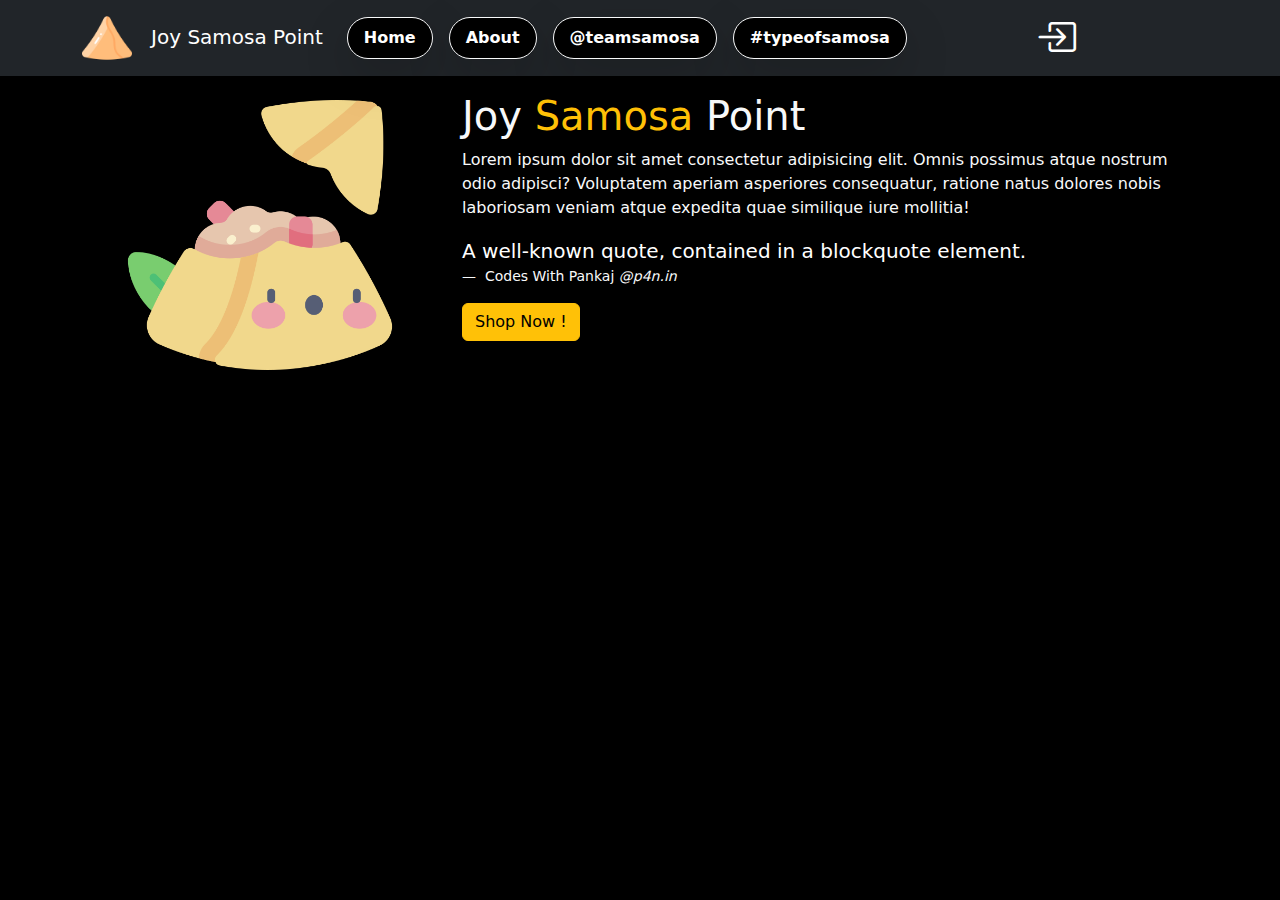
==== Project 01/index.html @ c9d5c67a "Remove unnecessary CSS and HTML code" ====
<!DOCTYPE html>
<html lang="en">
<head>
    <meta charset="UTF-8">
    <meta name="viewport" content="width=device-width, initial-scale=1.0">


    <title>Document</title>
    <link href="https://cdn.jsdelivr.net/npm/bootstrap@5.3.3/dist/css/bootstrap.min.css" rel="stylesheet" integrity="sha384-QWTKZyjpPEjISv5WaRU9OFeRpok6YctnYmDr5pNlyT2bRjXh0JMhjY6hW+ALEwIH" crossorigin="anonymous">
    <script src="https://cdn.jsdelivr.net/npm/bootstrap@5.3.3/dist/js/bootstrap.bundle.min.js" integrity="sha384-YvpcrYf0tY3lHB60NNkmXc5s9fDVZLESaAA55NDzOxhy9GkcIdslK1eN7N6jIeHz" crossorigin="anonymous"></script>
    
    <link rel="stylesheet" href="https://cdn.jsdelivr.net/npm/bootstrap-icons@1.11.3/font/bootstrap-icons.min.css">
    <link rel="stylesheet" href="css/style.css">

</head>
<body class="bg-black">
    
    <nav class="navbar navbar-expand-lg bg-dark">
        <div class="container">

            <a class="navbar-brand" href="#">
                <img src="img/samosa.png" height="50" width="50">
                <span class="text-white"> &nbsp; Joy Samosa Point</span>
            </a>
           
            <button class="navbar-toggler bg-white" type="button" data-bs-toggle="collapse" data-bs-target="#menu" aria-controls="menu" aria-expanded="false" aria-label="Toggle navigation">
            <span class="navbar-toggler-icon"></span>
            </button>
            
            <div class="collapse navbar-collapse" id="menu">
                <ul class="navbar-nav me-auto mb-2 mb-lg-0">
                    <li class="nav-item fw-bold  rounded-pill ps-2 pe-2 text-center m-2 bg-black border border-1 border-light shadow-lg ">
                    <a class="nav-link text-white" aria-current="page" href="#">Home</a>
                    </li>
                    <li class="nav-item fw-bold rounded-pill ps-2 pe-2 text-center m-2 bg-black border border-1 border-light shadow-lg ">
                        <a class="nav-link text-white" aria-current="page" href="#">About</a>
                        </li>
                        <li class="nav-item fw-bold rounded-pill ps-2 pe-2 text-center m-2 bg-black border border-1 border-light shadow-lg ">
                            <a class="nav-link text-white" aria-current="page" href="#">@teamsamosa</a>
                            </li>
                            <li class="nav-item fw-bold rounded-pill ps-2 pe-2 text-center m-2 bg-black border border-1 border-light shadow-lg ">
                                <a class="nav-link text-white" aria-current="page" href="#">#typeofsamosa</a>
                                </li>
                        </ul>
                        <ul class="navbar-nav me-auto mb-2 mb-lg-0">
                            <li class="nav-item text-white fs-1">
                           
                                <i class="bi bi-box-arrow-in-right"></i>
                            
                            </li>
                        </ul> 
                    </div>
                                 
                
                  
                   
            

        </div>
      
    </nav>


    <!-- start center section  -->

        <div class="container mt-3">
            <div class="row">
                <div class="col-sm-4  p-2 text-center">
                        <img src="img/samosa_img.png" class="img-fluid" height="270" width="270">
                </div>
                <div class="col-sm-8">
                        <h1 class="h1 text-light">Joy <span class="text-warning">Samosa</span> Point</h1>
                        <p class="text-light">
                            Lorem ipsum dolor sit amet consectetur adipisicing elit. Omnis possimus atque nostrum odio adipisci? Voluptatem aperiam asperiores consequatur, ratione natus dolores nobis laboriosam veniam atque expedita quae similique iure mollitia!
                        </p>
                        <figure>
                            <blockquote class="blockquote">
                              <p class="text-white">A well-known quote, contained in a blockquote element.</p>
                            </blockquote>
                            <figcaption class="blockquote-footer text-light">
                              Codes With Pankaj <cite title="Source Title">@p4n.in</cite>
                            </figcaption>
                          </figure>
                          <button class="btn btn-warning">Shop Now !</button>
                </div>
            </div>
        </div>


    <!-- end center section -->





</body>
</html>
---- Project 01/css/style.css ----
.yellow{
    background-color: rgb(224, 224, 98);
}
.btn_color{
    background-color: rgb(219, 219, 44);
    border:  solid 2px wheat;
}
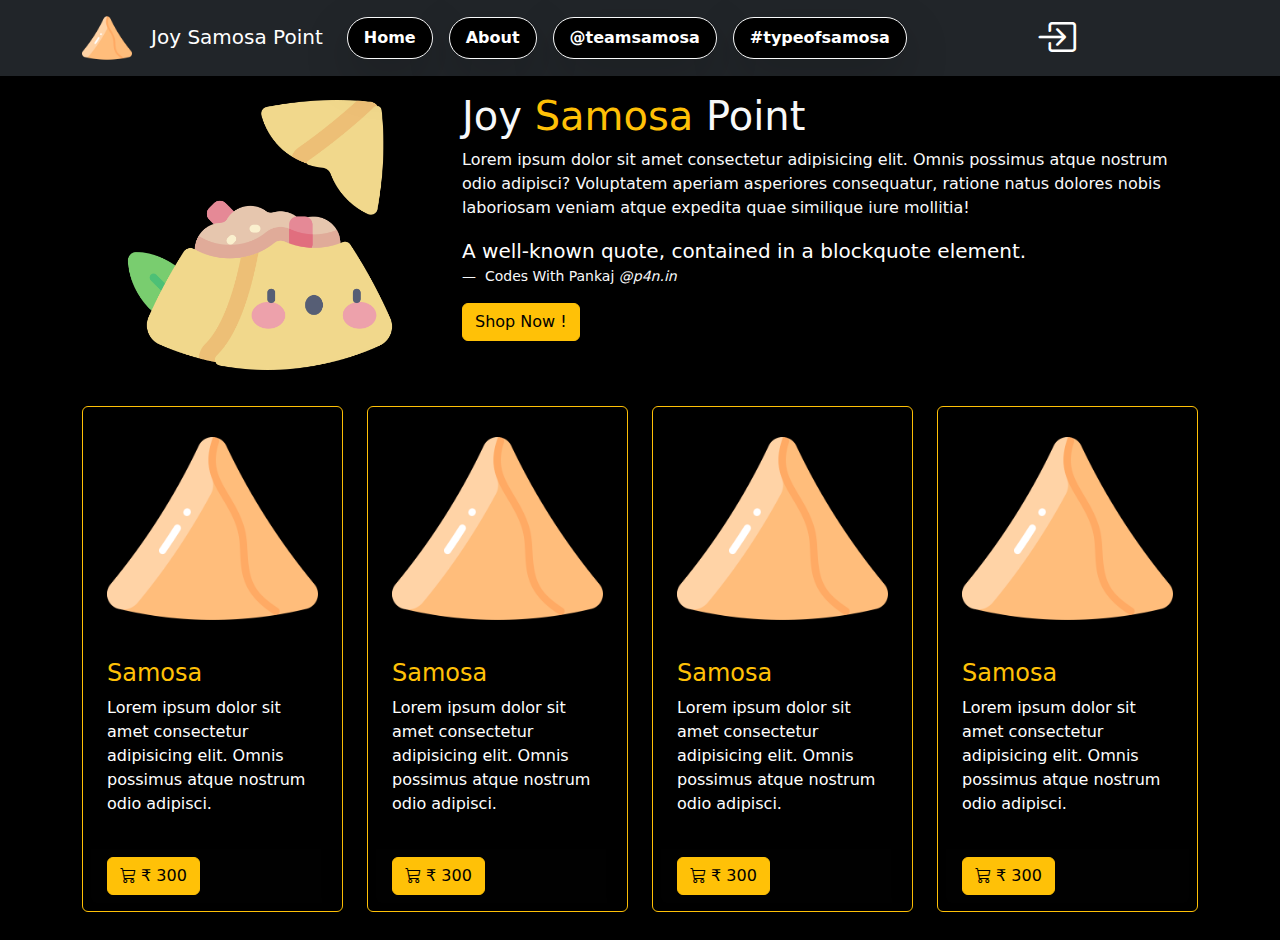
==== commit a764129b: "Add product section to index.html" ====
--- a/Project 01/index.html
+++ b/Project 01/index.html
@@ -90,6 +90,80 @@
     <!-- end center section -->
 
 
+    <!-- Start Product Section -->
+
+    <div class="container mt-4 mb-4">
+
+        <div class="row">
+
+            <div class="col-sm-3 mt-1 mb-1">
+                <div class="card border border-1 border-warning shadow-lg p-2 bg-black">
+                    <div class="card-header bg-black">
+                        <img src="img/samosa.png" class="img-fluid">
+                    </div>
+                    <div class="card-body">
+                        <h4 class="h4 text-warning">Samosa</h4>
+                        <p class="text-white">Lorem ipsum dolor sit amet consectetur adipisicing elit. Omnis possimus atque nostrum odio adipisci.</p>
+                    </div>
+                    <div class="card-footer">
+                        <button class="btn btn-warning"><i class="bi bi-cart3"></i> ₹ 300</button>
+                    </div>
+
+                </div>
+            </div>
+            <div class="col-sm-3 mt-1 mb-1">
+                <div class="card border border-1 border-warning shadow-lg p-2 bg-black">
+                    <div class="card-header bg-black">
+                        <img src="img/samosa.png" class="img-fluid">
+                    </div>
+                    <div class="card-body">
+                        <h4 class="h4 text-warning">Samosa</h4>
+                        <p class="text-white">Lorem ipsum dolor sit amet consectetur adipisicing elit. Omnis possimus atque nostrum odio adipisci.</p>
+                    </div>
+                    <div class="card-footer">
+                        <button class="btn btn-warning"><i class="bi bi-cart3"></i> ₹ 300</button>
+                    </div>
+
+                </div>
+            </div>
+            <div class="col-sm-3 mt-1 mb-1">
+                <div class="card border border-1 border-warning shadow-lg p-2 bg-black">
+                    <div class="card-header bg-black">
+                        <img src="img/samosa.png" class="img-fluid">
+                    </div>
+                    <div class="card-body">
+                        <h4 class="h4 text-warning">Samosa</h4>
+                        <p class="text-white">Lorem ipsum dolor sit amet consectetur adipisicing elit. Omnis possimus atque nostrum odio adipisci.</p>
+                    </div>
+                    <div class="card-footer">
+                        <button class="btn btn-warning"><i class="bi bi-cart3"></i> ₹ 300</button>
+                    </div>
+
+                </div>
+            </div>
+            <div class="col-sm-3 mt-1 mb-1">
+                <div class="card border border-1 border-warning shadow-lg p-2 bg-black">
+                    <div class="card-header bg-black">
+                        <img src="img/samosa.png" class="img-fluid">
+                    </div>
+                    <div class="card-body">
+                        <h4 class="h4 text-warning">Samosa</h4>
+                        <p class="text-white">Lorem ipsum dolor sit amet consectetur adipisicing elit. Omnis possimus atque nostrum odio adipisci.</p>
+                    </div>
+                    <div class="card-footer">
+                        <button class="btn btn-warning"><i class="bi bi-cart3"></i> ₹ 300</button>
+                    </div>
+
+                </div>
+            </div>
+           
+            
+
+        </div>
+
+    </div>
+
+
 
 
 
